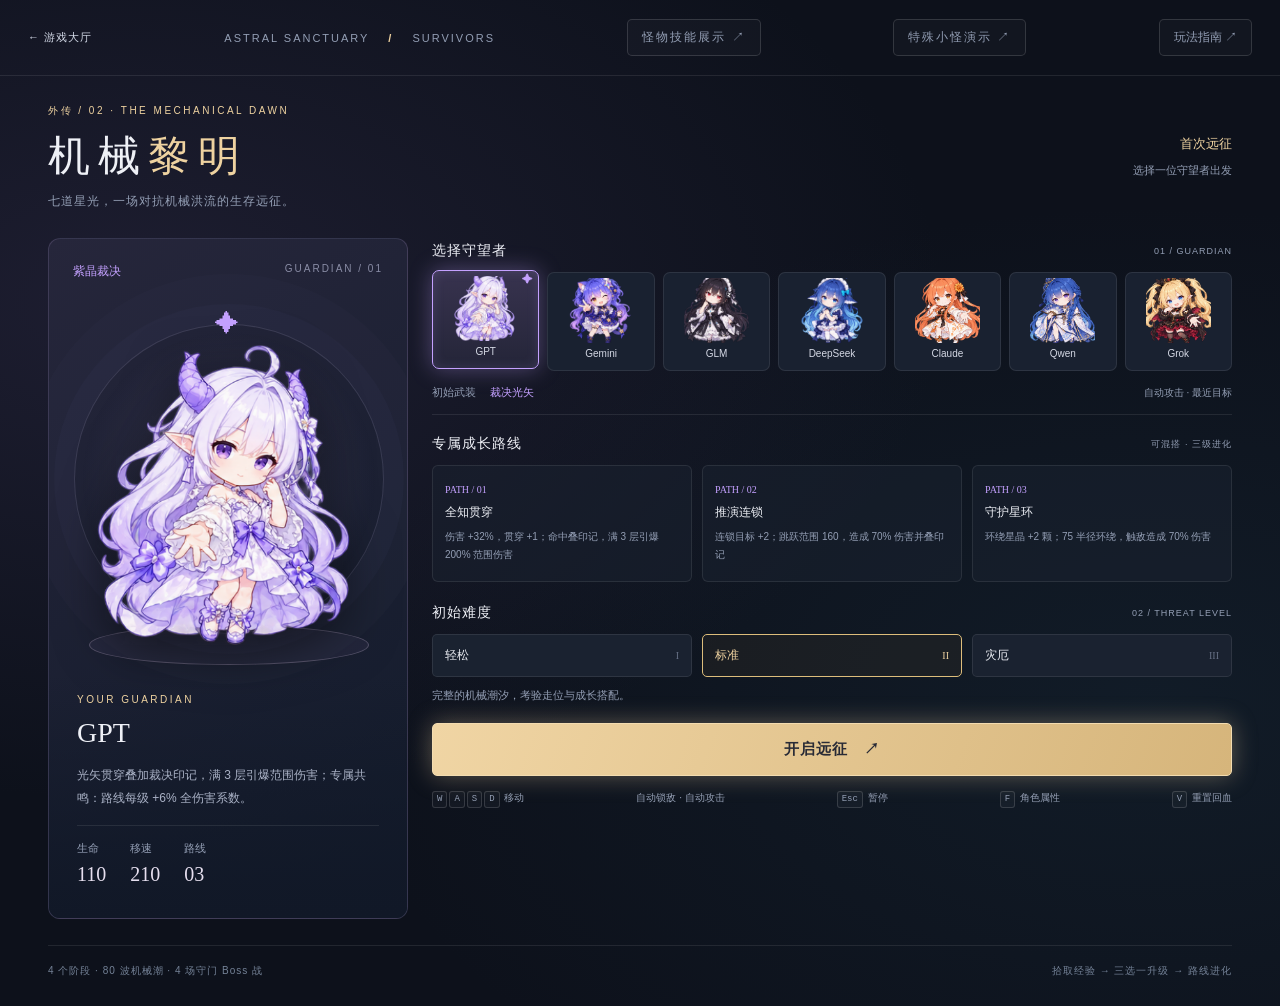
==== survivors.html @ ba53256b "Publish complete Astral Sanctuary game collection with GitHub Pages" ====
<!DOCTYPE html>
<html lang="zh-CN">
<head><meta charset="UTF-8"><meta name="viewport" content="width=device-width,initial-scale=1"><meta name="theme-color" content="#10131d"><title>机械黎明 · 苍穹圣殿</title><link rel="stylesheet" href="./survivors.css"><link rel="stylesheet" href="./boss-showcase.css"></head>
<body>
 <section id="setup" class="setup">
  <header class="setup-header"><a href="./index.html" class="back-link">← 游戏大厅</a><span>ASTRAL SANCTUARY <b>/</b> SURVIVORS</span><a class="quiet-button" href="./survivors.html?showcase=1">怪物技能展示 ↗</a><a class="quiet-button" href="./survivors.html?showcase=1&amp;kind=special">特殊小怪演示 ↗</a><button id="help-open" class="quiet-button">玩法指南 ↗</button></header>
  <main class="setup-main">
   <div class="title-line"><div><div class="eyebrow">外传 / 02 · THE MECHANICAL DAWN</div><h1>机械<span>黎明</span></h1><p>七道星光，一场对抗机械洪流的生存远征。</p></div><div class="record" id="record">首次远征<br><small>选择一位守望者出发</small></div></div>
   <div class="setup-layout">
    <section class="hero-panel"><div class="hero-top"><span id="hero-title"></span><span class="small-code" id="hero-code"></span></div><div class="hero-aura"></div><canvas id="hero-preview" width="560" height="500" aria-label="所选角色的 Q 版立绘"></canvas><div class="hero-ground"></div><div class="hero-info"><div class="eyebrow">YOUR GUARDIAN</div><h2 id="hero-name"></h2><p id="hero-text"></p><div class="hero-stats" id="hero-stats"></div></div></section>
    <section class="config-panel"><div class="section-label"><h2>选择守望者</h2><span>01 / GUARDIAN</span></div><div id="roster" class="roster" role="group" aria-label="选择角色"></div><div class="weapon-line"><span>初始武装</span><strong id="hero-weapon"></strong><span>自动攻击 · 最近目标</span></div><div class="section-label route-heading"><h2>专属成长路线</h2><span>可混搭 · 三级进化</span></div><div id="routes" class="route-list"></div><div class="section-label difficulty-heading"><h2>初始难度</h2><span>02 / THREAT LEVEL</span></div><div id="difficulty" class="difficulty" role="group" aria-label="初始难度"></div><p id="difficulty-text" class="difficulty-text"></p><button id="start" class="primary start-button" disabled>正在装载角色素材…</button><div class="controls-hint"><span><kbd>W</kbd><kbd>A</kbd><kbd>S</kbd><kbd>D</kbd> 移动</span><span>自动锁敌 · 自动攻击</span><span><kbd>Esc</kbd> 暂停</span><span><kbd>F</kbd> 角色属性</span><span><kbd>V</kbd> 重置回血</span></div><p id="asset-error" role="alert" hidden></p></section>
   </div>
   <footer class="setup-footer"><span>4 个阶段 · 80 波机械潮 · 4 场守门 Boss 战</span><span>拾取经验 → 三选一升级 → 路线进化</span></footer>
  </main>
 </section>
 <section id="play" hidden>
  <canvas id="arena" tabindex="0" aria-label="机械黎明战场：WASD移动，自动攻击最近的怪物，Esc暂停"></canvas>
  <div class="hud"><div class="hud-player"><canvas id="hud-portrait" width="80" height="80"></canvas><div><strong id="hud-name"></strong><div class="health-track"><div id="health-fill"></div></div><span id="health-text"></span></div></div><div class="hud-stage"><div id="stage-name"></div><strong id="wave-name"></strong><div class="wave-track"><div id="wave-fill"></div></div></div><div class="hud-right"><span id="timer">00:00</span><span id="kills">0 击破</span><span id="difficulty-badge"></span><button id="pause-button" class="quiet-button" title="暂停 (Esc)">Ⅱ 暂停</button></div></div>
  <div class="xp-hud"><span id="level-name">LV.1</span><div class="xp-track"><div id="xp-fill"></div></div><span id="xp-text"></span></div>
  <div id="boss-spirit-hud" class="boss-hud boss-spirit-hud" hidden><div><span>✦ BOSS 本体</span><strong id="boss-spirit-name"></strong><span id="boss-spirit-health"></span></div><div class="boss-track"><div id="boss-spirit-fill"></div></div><p id="boss-spirit-phase" class="boss-phase"></p></div>
  <div id="boss-hud" class="boss-hud" hidden><div><span>⚠ BOSS</span><strong id="boss-name"></strong><span id="boss-health"></span></div><div class="boss-track"><div id="boss-fill"></div></div><p id="boss-phase" class="boss-phase"></p></div>
  <div id="toast" class="toast" role="status"></div>
  <div class="bottom-hud"><div><div class="build-label">当前构筑 <span id="build-count"></span></div><div id="build" class="build"></div></div><span class="bottom-help">WASD 移动 · 自动锁敌 · 自动攻击<br>收集蓝色晶体升级 · V 重置回血<br>Esc 暂停 · F 属性</span></div>
  <div class="universal-skill-bar" aria-label="通用技能"><button id="reset-skill" class="universal-skill ready" type="button" aria-keyshortcuts="V" title="重置（V）：回复50点生命，冷却120秒"><span class="reset-icon-wrap"><svg class="reset-icon" viewBox="0 0 64 64" aria-hidden="true"><defs><radialGradient id="reset-glow"><stop stop-color="#8affde" stop-opacity=".4"/><stop offset="1" stop-color="#103b43" stop-opacity=".1"/></radialGradient><linearGradient id="reset-metal" x2="1" y2="1"><stop stop-color="#cafff1"/><stop offset="1" stop-color="#4ccda8"/></linearGradient></defs><path d="M32 3 57 17v30L32 61 7 47V17Z" fill="#102d36" stroke="#7ef1ce" stroke-opacity=".45"/><circle cx="32" cy="32" r="25" fill="url(#reset-glow)"/><path d="M16 30a17 17 0 0 1 28-12M48 34a17 17 0 0 1-28 12" fill="none" stroke="url(#reset-metal)" stroke-width="3.5" stroke-linecap="round"/><path d="m43 9 2 11-11-1m-13 36-2-11 11 1" fill="none" stroke="#a8ffe5" stroke-width="3" stroke-linecap="round" stroke-linejoin="round"/><path d="M28 23h8v5h5v8h-5v5h-8v-5h-5v-8h5Z" fill="#baffdf"/><circle class="reset-cd-ring" cx="32" cy="32" r="29" fill="none" stroke="#baffec" stroke-width="2" stroke-dasharray="182.2124" transform="rotate(-90 32 32)"/></svg><span id="reset-countdown" class="reset-countdown" hidden></span></span><span class="reset-copy"><strong>重置</strong><span id="reset-state">就绪</span><small>回复50 · CD 120s</small></span><kbd>V</kbd></button></div>
  <button id="profile-toggle" class="profile-toggle quiet-button" aria-expanded="false" aria-controls="character-profile" title="查看角色实时属性（F）"><kbd>F</kbd> 角色属性</button>
  <aside id="character-profile" class="character-profile" aria-labelledby="profile-name" hidden>
   <header class="profile-heading"><span>角色属性 <small>实时更新</small></span><button id="profile-close" class="quiet-button" aria-label="关闭角色属性栏">关闭 <kbd>F</kbd> ×</button></header>
   <div class="profile-identity"><canvas id="profile-portrait" width="220" height="240" role="img" aria-label="当前角色立绘"></canvas><div><span class="eyebrow">GUARDIAN</span><h2 id="profile-name"></h2><p id="profile-title"></p><span id="profile-weapon"></span></div></div>
   <p id="profile-buffs" class="profile-buffs"></p><dl id="profile-stats" class="profile-stats"></dl>
   <h3 class="profile-route-heading">专属路线</h3><div id="profile-routes"></div><p class="profile-note">基础攻击为技能计算基准；具体伤害受弹体、路线和暴击影响。</p>
  </aside>
  <div id="overlay" class="overlay" hidden><div id="dialog" class="dialog" role="dialog" aria-modal="true" aria-labelledby="dialog-title" tabindex="-1"></div></div>
 </section>
 <aside id="boss-showcase" class="showcase-panel" aria-label="怪物技能演示控制台" hidden>
  <header><div><span class="showcase-eyebrow">ENEMY OBSERVATORY</span><strong>怪物技能展示</strong></div><div><button id="demo-collapse" class="quiet-button">收起面板</button><button id="demo-exit" class="quiet-button">返回选角 ↗</button></div></header>
  <div class="showcase-content">
   <div id="demo-kinds" class="showcase-tabs" role="group" aria-label="展示类型"><button class="quiet-button selected" data-demo-kind="boss">Boss技能</button><button class="quiet-button" data-demo-kind="special">特殊小怪 · 19种</button></div>
   <div id="demo-bosses" class="showcase-tabs" role="group" aria-label="选择Boss"></div>
   <div id="demo-skills" class="showcase-skills" role="group" aria-label="选择技能"></div>
   <p id="demo-description" class="showcase-description"></p>
   <details id="demo-tuning" hidden><summary>查看 / 调试当前怪物数值</summary><p>标准难度 · 第10波实际属性。调整仅影响当前演示；可导出参数供后续应用到正式游戏。</p><form id="demo-tuning-form"><div id="demo-stats" class="showcase-tuning-grid"></div><div class="showcase-controls"><button class="quiet-button" type="submit">应用并重播</button><button id="demo-reset-values" class="quiet-button" type="button">恢复默认</button><button id="demo-export-values" class="quiet-button" type="button">导出参数</button></div></form><textarea id="demo-export" rows="5" aria-label="导出的怪物参数" readonly hidden></textarea></details>
   <div class="showcase-controls"><button id="demo-pause" class="quiet-button">Ⅱ 暂停</button><button id="demo-step" class="quiet-button">逐帧</button><button id="demo-replay" class="quiet-button">↻ 重播</button><button id="demo-next" class="quiet-button">下一技能 →</button><label>播放 <select id="demo-mode"><option value="all">全部Boss轮播</option><option value="boss">当前Boss轮播</option><option value="one">单技能循环</option><option value="manual">手动切换</option></select></label><label>速度 <select id="demo-speed"><option value="0.25">0.25×</option><option value="0.5">0.5×</option><option value="1" selected>1×</option><option value="2">2×</option></select></label><label><input id="demo-auto" type="checkbox" checked>自动走位</label><label><input id="demo-overview" type="checkbox">全场视角</label><button id="demo-audio" class="quiet-button">开启音效</button></div>
   <p id="demo-status" class="showcase-status" role="status"></p>
  </div>
 </aside>
 <button id="developer-launcher" class="developer-launcher quiet-button" aria-controls="developer-panel" aria-expanded="false" hidden>开发者工具</button>
 <aside id="developer-panel" class="developer-panel" aria-labelledby="developer-title" hidden>
  <header id="developer-drag"><div><strong id="developer-title">开发者模式</strong><small>拖动标题可移动</small></div><button id="developer-collapse" class="quiet-button" aria-label="收起开发者工具">收起 −</button></header>
  <p id="dev-status" class="dev-status"></p>
  <div class="dev-main-controls"><button id="dev-pause" class="quiet-button" disabled>暂停游戏</button><label>游戏速度 <select id="dev-speed" aria-label="游戏速度"><option value="1">1× 正常</option><option value="2">2× 加速</option><option value="3">3× 加速</option><option value="5">5× 加速</option></select></label></div>
  <div class="dev-jump"><label>关卡 <input id="dev-stage" type="number" min="1" max="4" step="1" value="1" aria-label="目标关卡"></label><button id="dev-jump-stage" class="quiet-button" disabled>跳到该关</button></div>
  <div class="dev-jump"><label>波次 <input id="dev-wave" type="number" min="1" max="20" step="1" value="1" aria-label="目标波次"></label><button id="dev-jump-wave" class="quiet-button" disabled>当前关跳波</button></div>
  <div class="dev-combat"><label><input id="dev-invulnerable" type="checkbox"> 无视伤害判定</label><label><input id="dev-high-damage" type="checkbox"> 超高额伤害 <span>每弹 10000</span></label></div>
  <button id="dev-level" class="dev-level quiet-button" disabled>立即升级 +1</button>
  <p class="dev-note">跳关从第 1 波开始。跳转保留成长并清理战场；升级沿用正常选卡规则。</p>
 </aside>
 <div id="help" class="overlay" hidden><div class="dialog help-dialog" role="dialog" aria-modal="true" aria-labelledby="help-title"><div class="eyebrow">FIELD MANUAL</div><h2 id="help-title">远征手册</h2><div class="help-grid"><article><h3>01 / 移动与攻击</h3><p>WASD 或方向键移动；角色自动瞄准并攻击距离最近的存活怪物，目标死亡后自动换目标；无可攻击目标时暂不射击。鼠标仅用于菜单操作。躲开红色预警圈、冲锋轨迹和橙红弹幕。F 打开或关闭实时属性栏，可查看当前角色立绘、名称、战斗属性与专属路线进度；查看时战斗继续。Esc 暂停，切换窗口也会自动暂停。原创电子配乐《回路迫近》在开始远征后循环播放，暂停时停止，升级选择时降低音量。暂停菜单可单独开关音乐并调整音乐音量。音效默认开启，首次点击开始后启用；暂停菜单可静音、调整音量或切换精简特效，设置自动保存。</p></article><article><h3>02 / 成长与进化</h3><p>标准难度初始普通怪血量按所选角色 3 轮未强化、非暴击的完整普攻伤害设置；多弹体需全中，持续伤害、暴击和强化可缩短击杀时间。精英与特殊怪血量在原有基础上提高 50%。初始经验拾取半径从 95 提高至 190，靠近蓝色经验晶体即可吸取。等级越高，升到下一级所需经验越多，后期需求增长更快。升级时暂停：角色达到 3、6、9……级只选择专属路线，其余等级只选择通用强化。最多三选一，数字键 1 / 2 / 3 也可选择。连续升级按各等级依次结算；本类强化全部满级后提供生命补给。Boss 额外奖励为通用强化，不占用升级次数。通用强化不限次数，普通/稀有/史诗/传奇/神话对应白/蓝/紫/金/红底板，效果分别为基础的 1/1.5/2/3/4 倍；每次品质独立抽取并累加实际效果。每次通用升级提供 2 次免费刷新，同时重抽三张卡片的升级和品质；概率为普通 50%、稀有 28%、史诗 14%、传奇 6%、神话 2%。刷新不消耗升级次数。护甲收益递减，超过 100% 的暴击率转为额外暴击伤害。每位角色有三条独立路线，可自由混搭；路线达到三级自动进化，四级满级后可选择两次量化强化，再在下一次专属升级中选择一次独特质变。每条路线均可独立完成此过程；质变路线从选项中移除。</p></article><article><h3>03 / 阶段与 Boss</h3><p>全部四个大关均为 20 波，每波不限时；本波计划怪物全部刷出后，场上存活怪物降至本波上限的 20%（向下取整，至少 1 只）时衔接下一波，最后一波则召唤 Boss。各关按相同的每波总量分批补充：标准难度第 1/5/10/15/20 波分别约 72/120/248/374/502 只；简单为 80%，困难为 125%，战场满员时暂停补充。每升一波，新敌人生命、伤害、移速分别增加基础值的 4.5%、2.5%、0.8%。同屏上限随波次提高：标准难度所有关卡均从 18 只逐波增加 5 只；上限随难度缩放，最高 330。每约 1 秒补充一批，满员时暂停，清怪后继续补齐本波总量。衔接阈值始终小于同屏上限。进入下一阶段后从该阶段首波数量重新递增。本阶段最后一波达到清怪条件后召唤守门 Boss，Boss 存活期间不会提高阶段难度。击败后恢复 35% 生命、收集场上经验并获得额外强化；确认突破后，进入更强的下一阶段。各关特殊怪均在第 5、7、10 波逐步加入。后续大关按关数采用 2/3/4 倍生命系数，并叠加每波生命成长；后续原型有基础生命下限，避免第四关旧型机体过脆。全部 Boss 血量为此前的 100 倍，标准难度依次为 90/130/170/210 万。</p></article><article><h3>04 / 胜利与记录</h3><p>击败第四阶段文明主宰·永恒中枢圣尊即获胜。生命耗尽则结束远征，可立即再试。升级只作用于本局，最高击破、最高等级与通关记录保存在本机浏览器。</p></article><article><h3>05 / 沙场机械兽</h3><p>前 4 波只有无特殊能力的猎犬、渡鸦与甲虫。第 5 波加入豪猪，第 7 波再加入战猪、巨蟾，第 10 波加入灵鹿，并解锁新生成渡鸦、甲虫的特殊技能。第 8 波起提高特殊怪抽取比例和同时存活上限，远程豪猪优先增多，普通怪也小幅加量；灵鹿最多同时 4 只。第 11～20 波持续增加敌潮压力，第 20 波结束后迎战战熊。早期生成的普通怪保持原有能力。横向躲开针刺扇区和火箭冲锋，远离破土地圈。巨蟾贴近后倒计时 3 秒，必须优先击杀以中断全场脉冲；灵鹿持续治疗绿圈内友军。战熊生命大幅提升：第一阶段 360° 环形弹幕，生命降至 2/3 解锁 0.5 秒折跃，落地预警 1.2 秒后挥出半径 560 的前方巨型扇面爪击，可向背后躲避；降至 1/3 解锁广域轰炸，施放瞬间锁定玩家位置，半径 450 的圆形区域预警 2 秒后爆炸，命中造成无视护甲减伤的固定 50 点伤害；既有护盾和免疫机制仍生效。旧技能会保留。所有 Boss 开场更快出招，冷却随阶段缩短，并更主动接近玩家。每阶段新技能必须释放完成且停留至少 4 秒才能突破血线；第三阶段完成前最低保留 1 点生命。看到预警后及时离开攻击范围。</p></article><article><h3>06 / 研究室智械军团</h3><p>第二关第 1 波出现四种基础智械，第 5 波加入腐蚀喷雾，第 7 波加入追踪轰炸与连续三次突刺，第 10 波加入纳米治疗与音波重炮。优先消灭修补机，横移躲开锁定火箭与音波，离开绿色酸雾及突刺预警。神罗主脑分为三个阶段：先使用神经操控和力场封锁，再解锁全域轰炸与三向激光，最后解锁双旋转光刃。旧技能保留，每阶段的新机制全部完成后才可突破血线。Boss 战停止普通刷新；神经操控仅产生三台短时受控机体。力场中央留有通道。</p></article><article><h3>07 / 仙侠机关军团</h3><p>第三关第 1 波为御剑机偶、机关灵犬、符文甲士与悬浮灵灯。第 5 波加入裂空兽，第 7 波加入量子螭龙与遁光机，第 10 波加入引雷台和白虎机。离开紫色落点即可躲避折跃突袭，绕到龙侧躲开扇形吐息。遁光机虚化 2.5 秒期间无法被锁定或受伤，显形后可攻击；雷圈锁定后不会追踪。白虎机三次冲刺各有预警，横向移动躲避。天尊三阶段依次解锁空间斩、全场量子射线、三重八卦震荡与莲花护盾。护盾仅持续 2.2 秒，期间全伤害免疫，结束后可输出。所有新阶段技能必须完整释放，才能突破血线。第三关 Boss 战不刷新额外杂兵。</p></article><article><h3>07 / 永恒中枢军团</h3><p>第四关有灵刃机卫、追魂灵盘、重盾重装偶和相位奔袭兽。第5波出现分光裁决使，第7波加入障壁机与残影判官，第10波加入圣弦机与投弹台。分叉激光之间留有空隙；硬光短墙可绕过两端；残影雷锁定走过的位置；击杀圣弦机可解除友军强化；焚界池会持续灼烧并逐渐消散。圣尊的机甲拥有三个阶段，击破机甲后本体以独立满血生命条进入战斗。本体只有一个阶段，独立使用六处轰击、双向死光与二连相位突进等技能；击败本体后才结算胜利。攻击均有预警，利用WASD改变行进方向规避。</p></article></div><p class="help-note">使用键盘移动，鼠标可操作菜单。按V使用通用技能「重置」，回复50点生命，冷却120秒；暂停和升级选择时冷却不推进，满血时不会消耗技能。角色脚下光圈是受击位置，装饰立绘不影响碰撞。</p><button id="help-close" class="primary">准备好了</button></div></div>
 <script src="./survivor-data.js"></script><script src="./survivor-archon-mech.js"></script><script src="./survivor-archon-spirit.js"></script><script src="./survivor-hub.js"></script><script src="./survivor-specials.js"></script><script src="./survivor-core.js"></script><script src="./survivor-av.js"></script><script src="./boss-showcase.js"></script><script src="./enemy-showcase.js"></script><script src="./survivors.js"></script>
</body></html>
---- survivors.css ----
:root{color-scheme:dark;--bg:#0d111b;--panel:#171d2b;--line:#ffffff16;--gold:#eed2a0;--muted:#939eb4;--accent:#c4a1ff;font-family:"Microsoft YaHei","PingFang SC",sans-serif;color:#eef0f6;background:var(--bg)}*{box-sizing:border-box}body{margin:0}button,a{-webkit-tap-highlight-color:transparent}button{font:inherit;color:inherit;cursor:pointer}a{color:inherit;text-decoration:none}button:focus-visible,a:focus-visible{outline:2px solid var(--gold);outline-offset:4px}button:disabled{opacity:.55;cursor:wait}[hidden]{display:none!important}.setup{min-height:100vh;background:radial-gradient(ellipse at 10% 30%,#36305166,transparent 50%),radial-gradient(ellipse at 90% 70%,#1d394a44,transparent 50%),#0d111b}.setup-header{height:76px;display:flex;align-items:center;justify-content:space-between;border-bottom:1px solid var(--line);padding:0 max(28px,calc((100vw - 1240px)/2));font-size:11px;letter-spacing:2px;color:var(--muted)}.setup-header b{color:var(--gold);margin:0 14px}.back-link{color:#d4dae8;letter-spacing:1px}.quiet-button{border:1px solid #ffffff24;background:#ffffff06;padding:9px 14px;border-radius:5px;font-size:12px}.quiet-button:hover{background:#ffffff12}.setup-main{max-width:1240px;padding:32px 0 22px;margin:auto}.title-line{display:flex;justify-content:space-between;align-items:center;margin-bottom:28px}.eyebrow{font-size:10px;letter-spacing:2.5px;color:var(--gold)}h1{font-size:42px;font-weight:500;letter-spacing:8px;margin:10px 0 9px;font-family:SimSun,"Songti SC",serif}h1 span{color:var(--gold)}.title-line p{font-size:12px;color:var(--muted);letter-spacing:1px;margin:0}.record{text-align:right;font-size:13px;line-height:2;color:var(--gold)}.record small{font-size:11px;color:var(--muted)}.setup-layout{display:grid;grid-template-columns:440px 1fr;gap:24px}.hero-panel{border:1px solid #b29dd333;border-radius:12px;position:relative;overflow:hidden;min-height:600px;background:linear-gradient(150deg,#26263b,#121b2b)}.hero-top{position:relative;z-index:1;display:flex;justify-content:space-between;padding:24px;font-size:12px;color:var(--accent)}.small-code{font-size:10px;letter-spacing:2px;color:#8a8da6}.hero-aura{position:absolute;width:310px;height:310px;top:85px;left:65px;border:1px solid #c7c1e829;border-radius:50%;box-shadow:0 0 0 20px #b1a3e606,0 0 0 50px #b1a3e604;background:radial-gradient(circle,#a291c626,transparent 68%)}.hero-aura:after{content:"✦";position:absolute;top:-15px;left:140px;font-size:24px;color:var(--accent)}#hero-preview{position:relative;display:block;width:100%;height:370px;object-fit:contain;z-index:1;filter:drop-shadow(0 16px 25px #0008)}.hero-ground{position:absolute;top:386px;left:80px;width:280px;height:40px;border:1px solid #cfbdd749;border-radius:50%;background:#9381c314}.hero-info{padding:20px 28px 26px;position:relative;z-index:1;background:linear-gradient(transparent,#111827)}.hero-info h2{font:28px/1.5 Georgia,"Microsoft YaHei",serif;margin:7px 0}.hero-info p{font-size:12px;color:#a9b1c5;line-height:1.9;min-height:46px;margin:10px 0 15px}.hero-stats{display:flex;gap:24px;padding-top:15px;border-top:1px solid var(--line);font-size:11px;color:var(--muted)}.hero-stats strong{display:block;font:20px/1.8 Georgia,serif;color:#e6dfef}.config-panel{padding:4px 0}.section-label{display:flex;justify-content:space-between;align-items:center;margin-bottom:12px}.section-label h2{font-size:14px;font-weight:500;margin:0;letter-spacing:1px}.section-label>span{font-size:9px;color:var(--muted);letter-spacing:1px}.roster{display:grid;grid-template-columns:repeat(7,1fr);gap:8px}.hero-choice{position:relative;overflow:hidden;padding:5px 1px 9px;border:1px solid var(--line);border-radius:7px;background:#192130;transition:.18s}.hero-choice:hover{background:#293147;transform:translateY(-2px)}.hero-choice.selected{border-color:var(--accent);background:linear-gradient(#38334f,#242538);box-shadow:0 0 16px #c4a1ff14}.hero-choice canvas{display:block;width:100%;height:80px;object-fit:contain}.hero-choice span{font-size:10px;color:#d4d8e4;white-space:nowrap}.hero-choice.selected:after{content:"✦";position:absolute;right:5px;top:2px;color:var(--accent);font-size:11px}.weapon-line{display:flex;gap:14px;align-items:center;font-size:11px;padding:14px 0;border-bottom:1px solid var(--line)}.weapon-line span{color:var(--muted)}.weapon-line strong{font-weight:500;color:var(--accent)}.weapon-line span:last-child{margin-left:auto;font-size:10px}.route-heading{margin-top:20px}.route-list{display:grid;grid-template-columns:repeat(3,1fr);gap:10px}.route-card{background:#1b223080;border:1px solid var(--line);border-radius:6px;padding:13px 12px;min-height:110px}.route-card>span{color:var(--accent);font:10px Georgia,serif}.route-card h3{font-size:12px;font-weight:500;margin:7px 0}.route-card p{font-size:10px;line-height:1.8;color:var(--muted);margin:0}.difficulty-heading{margin-top:22px}.difficulty{display:grid;grid-template-columns:repeat(3,1fr);gap:10px}.difficulty button{border:1px solid var(--line);background:#1a2230;padding:12px;border-radius:5px;font-size:12px;display:flex;align-items:center;justify-content:space-between}.difficulty button span{color:#677186;font:10px Georgia,serif}.difficulty button.selected{border-color:#ddbd7b;background:#4c3d282f;color:var(--gold)}.difficulty button.selected span{color:var(--gold)}.difficulty-text{font-size:11px;color:var(--muted);min-height:17px;margin:11px 0 18px}.primary{border:1px solid #f3dcb0;background:linear-gradient(110deg,#f0d5a4,#d6b57b);color:#292b36;border-radius:5px;padding:14px 26px;font-size:13px;font-weight:600;letter-spacing:1px}.primary:hover{filter:brightness(1.08)}.start-button{width:100%;font-size:15px;padding:16px}.controls-hint{display:flex;justify-content:space-between;gap:8px;margin-top:15px;font-size:10px;color:var(--muted)}kbd{display:inline-block;font:9px/1.7 monospace;padding:0 4px;border:1px solid #ffffff25;border-radius:3px;margin-right:2px;background:#ffffff07}.setup-footer{display:flex;justify-content:space-between;border-top:1px solid var(--line);margin-top:26px;padding-top:18px;color:#748297;font-size:10px;letter-spacing:1px}#asset-error{font-size:12px;color:#ffb49e}#play{position:fixed;inset:0;background:#101622}#arena{width:100%;height:100%;display:block;outline:none;cursor:crosshair}.hud{position:absolute;top:20px;left:24px;right:24px;display:flex;align-items:flex-start;justify-content:space-between;gap:20px;pointer-events:none}.hud-player{display:flex;gap:10px;align-items:center;padding:8px 16px 9px 5px;background:#0c1222d9;border:1px solid #8497b32a;border-radius:8px;min-width:245px;box-shadow:0 6px 25px #0003}.hud-player canvas{width:60px;height:60px}.hud-player strong{font-size:13px;font-weight:500}.health-track{width:156px;height:7px;background:#ffffff14;border-radius:5px;margin:9px 0 5px;overflow:hidden}#health-fill{height:100%;width:100%;background:linear-gradient(90deg,#50bba5,#8ce2b8);transition:width .15s}.hud-player span{font-size:10px;color:#9fb7b8}.hud-stage{text-align:center;min-width:200px;background:#0f1623c9;padding:13px 22px;border:1px solid #ffffff12;border-radius:7px}#stage-name{font-size:10px;color:#b6b1c1;letter-spacing:2px;margin-bottom:7px}#wave-name{font-size:16px;font-weight:500;letter-spacing:1px}.wave-track{height:3px;background:#ffffff14;margin-top:10px}#wave-fill{height:100%;background:var(--gold);width:0}.hud-right{display:flex;align-items:center;gap:15px;background:#0f1623df;border:1px solid #ffffff12;border-radius:7px;padding:12px 14px;pointer-events:auto}#timer{font:20px Georgia,serif;color:var(--gold)}#kills{font-size:11px;color:#c4cbd8}#difficulty-badge{font-size:10px;color:#a0a8b8}.xp-hud{position:absolute;top:111px;left:26px;right:26px;display:flex;align-items:center;gap:12px;font:10px Georgia,serif;color:#c7b7e5;pointer-events:none}.xp-track{height:4px;flex:1;background:#ffffff0c}.xp-track>div{height:100%;background:linear-gradient(90deg,#727ee1,#bbabf3);width:0;transition:width .15s}.boss-hud{position:absolute;top:146px;left:50%;transform:translateX(-50%);width:min(550px,70vw);background:#1d1420d9;padding:12px 18px;border:1px solid #ff9d7749;border-radius:6px}.boss-hud>div:first-child{display:flex;justify-content:space-between;align-items:center;font-size:10px;color:#e9a58f}.boss-hud strong{font-size:13px;color:#ffe2cf;font-weight:500}.boss-track{height:6px;background:#fff1;margin-top:9px}.boss-track>div{height:100%;width:100%;background:linear-gradient(90deg,#cf5368,#f4a47d)}.toast{position:absolute;top:210px;left:50%;transform:translateX(-50%);padding:13px 25px;border:1px solid #d5c69e3d;border-radius:5px;background:#101625df;color:#f0d5a7;font-size:13px;letter-spacing:1px;text-align:center;pointer-events:none;opacity:0;transition:opacity .2s;max-width:80vw}.toast.show{opacity:1}.bottom-hud{position:absolute;left:24px;right:24px;bottom:20px;display:flex;justify-content:space-between;align-items:flex-end;gap:20px;pointer-events:none}.build-label{font-size:10px;color:#a4afc1;margin-bottom:8px;letter-spacing:1px}.build-label span{margin-left:12px;color:#dfcfaa}.build{display:flex;flex-wrap:wrap;gap:5px;max-width:650px}.build-chip{background:#111c2bda;border:1px solid #858fab44;border-radius:4px;padding:7px 9px;font-size:10px;color:#c7c9d6}.build-chip.evolved{border-color:#ebcc8280;color:#f7d99c;background:#302b20d9}.bottom-help{color:#9ba9bb;font-size:10px;line-height:2;text-align:right;text-shadow:0 1px 5px black}.overlay{position:fixed;inset:0;background:#090e1bcc;backdrop-filter:blur(8px);z-index:10;display:flex;align-items:center;justify-content:center;padding:24px}.dialog{width:min(900px,100%);max-height:92vh;overflow:auto;background:linear-gradient(135deg,#20283b,#141d2c);border:1px solid #ccb99a4a;border-radius:13px;padding:36px;box-shadow:0 30px 100px #0008;text-align:center;outline:none}.dialog h2{font-family:SimSun,"Songti SC",serif;font-size:32px;letter-spacing:3px;font-weight:500;margin:12px 0}.dialog .dialog-subtitle{color:#aab4c5;font-size:12px;line-height:1.9;margin-bottom:25px}.upgrade-cards{display:grid;grid-template-columns:repeat(3,1fr);gap:16px;text-align:left}.upgrade-card{display:flex;flex-direction:column;position:relative;padding:22px 20px;min-height:245px;border:1px solid #c2b2e24a;background:linear-gradient(150deg,#34314b,#202a3c);border-radius:8px;text-align:left;transition:.15s}.upgrade-card:hover{transform:translateY(-5px);border-color:var(--gold);box-shadow:0 8px 25px #0004}.upgrade-card.evolution{border-color:#dfbf83;background:linear-gradient(145deg,#4d3a34,#242b41)}.upgrade-card .route-type{font-size:10px;color:var(--accent);letter-spacing:1px}.upgrade-card .upgrade-icon{font:34px Georgia,serif;color:var(--gold);margin:20px 0 10px}.upgrade-card h3{font-size:16px;font-weight:500;margin:0 0 11px}.upgrade-card p{font-size:12px;line-height:1.8;color:#abb8cd;margin:0 0 14px}.upgrade-card .evolution-note{font-size:10px;color:#ebc88f;line-height:1.8}.upgrade-card .rank{margin-top:auto;padding-top:18px;display:flex;justify-content:space-between;color:#bfb4d4;font-size:10px}.dialog-note{font-size:11px;color:#929db2;margin:23px 0 0}.dialog-actions{display:flex;justify-content:center;gap:12px;flex-wrap:wrap;margin-top:25px}.dialog-actions .quiet-button{padding:14px 24px}.summary-grid{display:grid;grid-template-columns:repeat(4,1fr);gap:10px;margin:26px 0}.summary-grid>div{padding:20px 10px;background:#ffffff04;border:1px solid var(--line);border-radius:6px;font-size:11px;color:#a6b0c1}.summary-grid strong{font:28px/1.8 Georgia,serif;color:var(--gold);display:block}.stage-preview{padding:25px;background:#fff1;border-radius:7px;max-width:550px;margin:auto;color:#c1ccdb;font-size:13px;line-height:2.2}.stage-preview strong{color:#eed3a0}.help-grid{display:grid;grid-template-columns:1fr 1fr;gap:20px;text-align:left;margin:25px 0}.help-grid article{padding:18px;border:1px solid var(--line);border-radius:6px}.help-grid h3{font-size:13px;color:var(--gold);font-weight:500;margin:0 0 12px}.help-grid p,.help-note{font-size:12px;line-height:2;color:#aeb9cc;margin:0}.help-note{margin-bottom:24px}.end-build{display:flex;justify-content:center;gap:6px;flex-wrap:wrap;margin:15px 0}.pause-layout{max-width:600px;margin:auto}.pause-layout h3{font-size:13px;font-weight:400;color:var(--gold);margin-top:25px}.pause-layout p{color:#afbacd;font-size:12px;line-height:2}
@media(max-width:1300px){.setup-main{padding:28px}.setup-layout{grid-template-columns:360px 1fr}.hero-aura{left:25px}.hero-ground{left:40px;width:280px}.hero-choice canvas{height:65px}.controls-hint{flex-wrap:wrap}.hero-panel{min-height:590px}.route-card{min-height:117px}.hud-right{gap:9px}.hud-stage{min-width:180px}}
@media(max-width:950px){.setup-layout{grid-template-columns:300px 1fr;gap:18px}.hero-aura{left:-5px}.hero-ground{left:20px;width:260px}.roster{grid-template-columns:repeat(4,1fr)}.hero-choice canvas{height:60px}.hero-panel{min-height:700px}#hero-preview{height:390px}.hero-ground{top:402px}.hero-info{padding:30px 20px}.route-card{padding:10px 8px}.weapon-line span:last-child{display:none}.hud{left:12px;right:12px;gap:10px}.hud-right{flex-wrap:wrap;max-width:180px}.hud-player{min-width:200px}.health-track{width:125px}.hud-stage{min-width:160px}.bottom-help{display:none}}
@media(max-width:700px){.setup-header{padding:0 18px;height:62px}.setup-header>span{display:none}.setup-main{padding:24px 18px}.title-line{gap:10px}h1{font-size:34px}.record{font-size:10px}.record small{font-size:9px}.title-line p{font-size:10px;line-height:1.8}.setup-layout{grid-template-columns:1fr}.hero-panel{min-height:0}.hero-top{padding:18px}.hero-aura{left:50%;transform:translateX(-50%);top:52px;width:210px;height:210px}.hero-aura:after{left:95px}#hero-preview{height:240px}.hero-ground{top:255px;left:50%;transform:translateX(-50%);width:200px}.hero-info{padding:15px 22px}.hero-info h2{font-size:24px}.hero-info p{min-height:0}.hero-stats{gap:35px}.roster{grid-template-columns:repeat(7,1fr);gap:4px}.hero-choice canvas{height:50px}.hero-choice span{font-size:8px}.route-list{gap:6px}.route-card p{font-size:9px}.route-card h3{font-size:11px}.setup-footer{font-size:9px;line-height:2;gap:20px}.controls-hint{font-size:9px}.overlay{padding:12px}.dialog{padding:24px 16px}.dialog h2{font-size:25px}.upgrade-cards{grid-template-columns:1fr;gap:10px}.upgrade-card{min-height:0;padding:15px}.upgrade-card .upgrade-icon{display:none}.upgrade-card h3{font-size:14px;margin-top:10px}.upgrade-card p{font-size:11px;margin-bottom:5px}.upgrade-card .rank{padding-top:8px}.dialog-subtitle{margin-bottom:15px!important}.help-grid{grid-template-columns:1fr;gap:10px}.hud-player{min-width:150px;padding-right:8px}.hud-player canvas{width:35px;height:40px}.health-track{width:85px}.hud-stage{min-width:110px;padding:12px 8px}#stage-name{letter-spacing:0;font-size:8px}#wave-name{font-size:12px}.hud-right{max-width:90px;padding:7px;gap:5px}#timer{font-size:14px}#kills{font-size:9px}#difficulty-badge{display:none}.hud-right button{font-size:9px;padding:4px}.hud-player strong{font-size:10px}.hud{top:12px;gap:5px}.xp-hud{top:100px}.boss-hud{top:125px;width:80vw}.toast{top:192px;width:80vw;font-size:11px}.summary-grid{grid-template-columns:1fr 1fr}.bottom-hud{left:12px;right:12px;bottom:10px}.build-chip{padding:4px;font-size:8px}.build{max-width:100%}.dialog-note{font-size:10px}}
@media(prefers-reduced-motion:reduce){*{transition:none!important}}

.boss-phase{margin:8px 0 0;text-align:center;font-size:11px;color:#ecd1ff;line-height:1.5}.boss-track{position:relative}.boss-track:after{content:"";position:absolute;inset:0;pointer-events:none;background:linear-gradient(to right,transparent 33.1%,#fff9 33.1%,#fff9 33.5%,transparent 33.5%,transparent 66.4%,#fff9 66.4%,#fff9 66.8%,transparent 66.8%)}
.boss-hud:not([hidden])~.toast{top:245px}

.av-volume{display:flex;gap:8px;align-items:center;font-size:12px;color:#d2bddf}.av-volume input{width:110px;accent-color:#bd91ef}.upgrade-card{animation:upgrade-enter .24s ease-out}@keyframes upgrade-enter{from{opacity:0;transform:translateY(12px)}to{opacity:1;transform:translateY(0)}}@media(prefers-reduced-motion:reduce){.upgrade-card{animation:none}}

/* Common upgrade quality is shown on the entire card as well as its label. */
.upgrade-card.rarity-normal{--quality:#e6e9ef;border-color:rgba(230,233,239,.75);background:linear-gradient(145deg,rgba(230,233,239,.32),rgba(230,233,239,.12)),#101725;}
.upgrade-card.rarity-rare{--quality:#5ba8ff;border-color:rgba(70,145,255,.75);background:linear-gradient(145deg,rgba(70,145,255,.32),rgba(70,145,255,.12)),#101725;}
.upgrade-card.rarity-epic{--quality:#bc7cff;border-color:rgba(163,80,255,.75);background:linear-gradient(145deg,rgba(163,80,255,.32),rgba(163,80,255,.12)),#101725;}
.upgrade-card.rarity-legendary{--quality:#ffd166;border-color:rgba(235,170,35,.75);background:linear-gradient(145deg,rgba(235,170,35,.32),rgba(235,170,35,.12)),#101725;}
.upgrade-card.rarity-mythic{--quality:#ff647b;border-color:rgba(245,55,85,.75);background:linear-gradient(145deg,rgba(245,55,85,.32),rgba(245,55,85,.12)),#101725;}
.upgrade-card[class*="rarity-"] .route-type,.upgrade-card[class*="rarity-"] .upgrade-icon{color:var(--quality)}.upgrade-card[class*="rarity-"]:hover,.upgrade-card[class*="rarity-"]:focus-visible{border-color:var(--quality);box-shadow:0 0 0 2px var(--quality);filter:brightness(1.13)}

.upgrade-refresh{display:flex;flex-direction:column;align-items:center;gap:8px;margin:18px 0}.upgrade-refresh p{font-size:11px;line-height:1.8;color:#b6c2d3;margin:0}.upgrade-refresh button:disabled{opacity:.4;cursor:not-allowed;transform:none}

.upgrade-card.route-quantize{background:linear-gradient(145deg,#438a913e,#111a29);border-color:#86e6e5}.upgrade-card.route-quantize .route-type,.upgrade-card.route-quantize .upgrade-icon{color:#abffef}.upgrade-card.route-transmute{background:linear-gradient(140deg,#9c41985c,#d9a13d42,#171b30);border:2px solid #ffda98;box-shadow:inset 0 0 34px #ed99ff18}.upgrade-card.route-transmute .route-type,.upgrade-card.route-transmute .upgrade-icon{color:#ffdda3}.upgrade-card.route-transmute h3{color:#ffe5b2}.upgrade-card.route-transmute:focus-visible,.upgrade-card.route-transmute:hover{box-shadow:0 0 20px #d59fff50;border-color:#ffefd0}


/* ============================================================================
   Dynamic Visuals & Aesthetic Elevation (动态光影与视觉动效优化)
   ============================================================================ */

/* 1. 选人界面立绘光环动态自转与脉冲 */
.hero-aura {
  animation: aura-spin 26s linear infinite, aura-pulse 3.8s ease-in-out infinite;
}
@keyframes aura-spin {
  0% { transform: rotate(0deg); }
  100% { transform: rotate(360deg); }
}
@keyframes aura-pulse {
  0%, 100% {
    box-shadow: 0 0 0 18px rgba(177, 163, 230, 0.05), 0 0 0 45px rgba(177, 163, 230, 0.03), 0 0 35px rgba(196, 161, 255, 0.2);
  }
  50% {
    box-shadow: 0 0 0 26px rgba(177, 163, 230, 0.09), 0 0 0 58px rgba(177, 163, 230, 0.05), 0 0 50px rgba(196, 161, 255, 0.35);
  }
}

.hero-ground {
  animation: ground-breathe 3.8s ease-in-out infinite;
}
@keyframes ground-breathe {
  0%, 100% { transform: scale(1); opacity: 0.8; }
  50% { transform: scale(1.06, 1.03); opacity: 1; }
}

/* 2. 开始远征按钮流光辉光 */
.start-button:not(:disabled) {
  position: relative;
  overflow: hidden;
  box-shadow: 0 0 24px rgba(240, 213, 164, 0.35);
  animation: start-glow 2.8s ease-in-out infinite;
}
.start-button:not(:disabled):after {
  content: "";
  position: absolute;
  top: -50%;
  left: -60%;
  width: 40%;
  height: 200%;
  background: linear-gradient(90deg, transparent, rgba(255, 255, 255, 0.4), transparent);
  transform: rotate(25deg);
  animation: start-shimmer 3.2s ease-in-out infinite;
}
@keyframes start-glow {
  0%, 100% { box-shadow: 0 0 16px rgba(240, 213, 164, 0.25); filter: brightness(1); }
  50% { box-shadow: 0 0 32px rgba(240, 213, 164, 0.65); filter: brightness(1.08); }
}
@keyframes start-shimmer {
  0%, 30% { left: -60%; }
  70%, 100% { left: 160%; }
}

/* 3. 选人卡片立体微动效 */
.hero-choice {
  transition: transform 0.22s cubic-bezier(0.16, 1, 0.3, 1), border-color 0.22s, box-shadow 0.22s;
}
.hero-choice:hover {
  transform: translateY(-4px) scale(1.02);
  box-shadow: 0 8px 20px rgba(0, 0, 0, 0.4), 0 0 12px rgba(196, 161, 255, 0.2);
}
.hero-choice.selected {
  transform: translateY(-2px);
  box-shadow: 0 0 22px rgba(196, 161, 255, 0.35), inset 0 0 12px rgba(196, 161, 255, 0.15);
}

/* 4. 升级抉择卡片镭射流光 (Foil Shimmer) */
.upgrade-card {
  position: relative;
  overflow: hidden;
  transition: transform 0.22s cubic-bezier(0.16, 1, 0.3, 1), border-color 0.22s, box-shadow 0.22s;
}
.upgrade-card:hover {
  transform: translateY(-6px) scale(1.015);
}

.upgrade-card.rarity-epic:after,
.upgrade-card.rarity-legendary:after,
.upgrade-card.rarity-mythic:after,
.upgrade-card.route-transmute:after {
  content: "";
  position: absolute;
  top: -60%;
  left: -80%;
  width: 50%;
  height: 220%;
  background: linear-gradient(90deg, transparent, rgba(255, 255, 255, 0.22), transparent);
  transform: rotate(30deg);
  pointer-events: none;
  animation: card-foil 3.8s ease-in-out infinite;
}
@keyframes card-foil {
  0%, 25% { left: -80%; }
  65%, 100% { left: 180%; }
}

.upgrade-card.rarity-mythic {
  box-shadow: 0 0 18px rgba(245, 55, 85, 0.35);
  animation: mythic-pulse 2.4s ease-in-out infinite alternate;
}
@keyframes mythic-pulse {
  from { box-shadow: 0 0 14px rgba(245, 55, 85, 0.3); }
  to { box-shadow: 0 0 28px rgba(245, 55, 85, 0.65), 0 0 8px #ff647b; }
}

.upgrade-card.rarity-legendary {
  box-shadow: 0 0 16px rgba(235, 170, 35, 0.35);
  animation: legend-pulse 2.8s ease-in-out infinite alternate;
}
@keyframes legend-pulse {
  from { box-shadow: 0 0 12px rgba(235, 170, 35, 0.25); }
  to { box-shadow: 0 0 24px rgba(235, 170, 35, 0.55), 0 0 6px #ffd166; }
}

.upgrade-card.route-transmute {
  animation: transmute-breathe 3s ease-in-out infinite alternate;
}
@keyframes transmute-breathe {
  from { box-shadow: inset 0 0 25px rgba(237, 153, 255, 0.15), 0 0 14px rgba(255, 218, 152, 0.3); }
  to { box-shadow: inset 0 0 45px rgba(237, 153, 255, 0.3), 0 0 26px rgba(255, 218, 152, 0.65); }
}

/* 5. HUD 动效与光条增强 */
#health-fill {
  box-shadow: 0 0 8px rgba(80, 187, 165, 0.45);
}
#xp-fill {
  box-shadow: 0 0 8px rgba(187, 171, 243, 0.55);
}
.boss-hud {
  box-shadow: 0 6px 30px rgba(0, 0, 0, 0.5), 0 0 16px rgba(255, 115, 84, 0.25);
}
.boss-track>div {
  box-shadow: 0 0 10px rgba(244, 164, 125, 0.45);
}

@media(prefers-reduced-motion:reduce){
  .hero-aura, .hero-ground, .start-button:not(:disabled), .start-button:not(:disabled):after,
  .upgrade-card.rarity-epic:after, .upgrade-card.rarity-legendary:after,
  .upgrade-card.rarity-mythic:after, .upgrade-card.route-transmute:after,
  .upgrade-card.rarity-mythic, .upgrade-card.rarity-legendary, .upgrade-card.route-transmute {
    animation: none !important;
  }
}

.profile-toggle{position:absolute;z-index:6;left:24px;top:138px;background:#121c2ee8;border-color:#b9a8e85e;display:flex;gap:8px;align-items:center;font-size:11px}
.character-profile{position:absolute;z-index:12;left:24px;top:138px;width:348px;max-height:calc(100dvh - 160px);overflow-y:auto;padding:16px;background:linear-gradient(150deg,#202b3af5,#101827f5);border:1px solid #b4a1d76e;border-radius:12px;box-shadow:0 18px 55px #0007;scrollbar-width:thin;scrollbar-color:#7b6b99 #182233;backdrop-filter:blur(12px)}
.profile-heading{display:flex;justify-content:space-between;align-items:center;font-size:13px;color:#e7daf8}.profile-heading small{font-size:9px;margin-left:9px;color:#8ca8a6}.profile-heading button{padding:5px 7px;font-size:10px}.profile-identity{display:flex;align-items:center;gap:16px;border-bottom:1px solid #b5bada20;margin-bottom:10px}.profile-identity canvas{width:112px;height:126px;object-fit:contain;filter:drop-shadow(0 0 16px #ad8be92b)}.profile-identity h2{font-size:23px;color:#f2e4ff;margin:7px 0;letter-spacing:1px}.profile-identity p{margin:0 0 8px;font-size:11px;color:#bca9d6}.profile-identity #profile-weapon{color:#e0c793;font-size:11px}.profile-identity .eyebrow{font-size:8px;letter-spacing:2px}.profile-buffs{font-size:10px;line-height:1.6;color:#a6d8ca;margin:0 0 10px}.profile-stats{display:grid;grid-template-columns:1fr 1fr;gap:7px;margin:0}.profile-stats>div{padding:9px 10px;background:#ffffff04;border:1px solid #c5cee013;border-radius:6px;min-width:0}.profile-stats dt{font-size:10px;color:#92a3bb;margin-bottom:5px}.profile-stats dd{font-size:14px;color:#ece2fa;margin:0;font-variant-numeric:tabular-nums;overflow-wrap:anywhere}.profile-route-heading{font-size:11px;font-weight:500;color:#c4b79b;margin:15px 0 8px}.profile-route{display:flex;justify-content:space-between;gap:7px;padding:8px 0;border-bottom:1px solid #ffffff09;font-size:10px;color:#aebbd0}.profile-route strong{font-weight:500;color:#d5c3f6;text-align:right}.profile-route.transmuted strong{color:#ffe1a1}.profile-note{font-size:9px;line-height:1.7;color:#8293aa;margin:10px 0 0}
@media(max-width:700px){.profile-toggle{left:12px;top:120px}.character-profile{left:12px;top:120px;width:min(340px,calc(100vw - 24px));max-height:calc(100dvh - 138px);padding:12px}.profile-identity canvas{height:108px;width:96px}.profile-stats>div{padding:7px 9px}.profile-stats dd{font-size:13px}}

.developer-panel{position:fixed;z-index:40;right:18px;top:145px;width:292px;max-height:calc(100dvh - 32px);overflow:auto;padding:14px;background:linear-gradient(145deg,#172638f5,#0d1725f5);border:1px solid #67d1ba88;border-radius:10px;box-shadow:0 15px 55px #0009;backdrop-filter:blur(10px);font-size:12px;color:#d5e6ef}
#developer-drag{display:flex;align-items:center;justify-content:space-between;gap:10px;margin:-5px -4px 10px;padding:5px 4px;cursor:move;touch-action:none;user-select:none}#developer-drag strong{font-size:14px;color:#a9f7db;font-weight:500}#developer-drag small{display:block;margin-top:4px;color:#829eaf;font-size:9px}#developer-drag button{padding:5px 8px;font-size:10px}.dev-status{white-space:pre-line;line-height:1.7;font-size:10px;min-height:35px;padding:8px 10px;background:#ffffff06;border-radius:5px;color:#abc8d7;margin:0 0 10px}.dev-main-controls{display:flex;align-items:center;justify-content:space-between;gap:8px;margin-bottom:10px}.developer-panel label{display:flex;align-items:center;gap:8px;font-size:11px;color:#b8cbd6}.developer-panel select,.developer-panel input{background:#0d1725;color:#e2ecf1;border:1px solid #67889566;border-radius:4px;padding:6px;font:12px sans-serif;min-width:0}.developer-panel select{width:88px}.dev-jump{display:flex;justify-content:space-between;gap:8px;margin:8px 0}.dev-jump input{width:76px}.developer-panel button{font-size:11px;padding:8px 10px}.developer-panel button:disabled{opacity:.4;cursor:not-allowed}.dev-level{width:100%;margin-top:4px;border-color:#6ac6b178!important;color:#b8f2d7!important}.dev-note{font-size:10px;line-height:1.7;color:#7f9aab;margin:10px 0 0}.developer-launcher{position:fixed;z-index:40;right:18px;bottom:20px;background:#15283aef;border-color:#67d1ba88;font-size:11px}.developer-panel input:focus,.developer-panel select:focus{outline:2px solid #7de3ca;outline-offset:1px}
@media(max-width:700px){.developer-panel{right:12px;top:128px;width:min(292px,calc(100vw - 24px));padding:12px;max-height:calc(100dvh - 144px)}.developer-launcher{right:12px;bottom:12px}}

.dev-combat{display:grid;gap:10px;padding:12px 10px;margin:12px 0;background:#ffffff04;border:1px solid #72bfa627;border-radius:6px}.dev-combat label{cursor:pointer;font-size:11px;gap:8px}.dev-combat input{width:15px;height:15px;margin:0;accent-color:#81e5be}.dev-combat span{margin-left:auto;color:#dfbf82;font-size:10px}

.boss-spirit-hud{border-color:#b5dcff88;background:linear-gradient(110deg,#14243aee,#281c40ee);box-shadow:0 0 22px #9bbcff33}.boss-spirit-hud>div:first-child{color:#c3eaff}.boss-spirit-hud strong{color:#f1eaff}#boss-spirit-fill{background:linear-gradient(90deg,#7b9fff,#b8f2ff,#dac2ff);box-shadow:0 0 12px #b6e8ff88}.boss-spirit-hud .boss-track:after{display:none}.boss-spirit-hud .boss-phase{color:#d6eaff}

/* Universal active skills. Reset uses a hand-drawn SVG recovery loop and live cooldown ring. */
.universal-skill-bar{position:absolute;z-index:7;left:50%;bottom:20px;transform:translateX(-50%);pointer-events:auto}.universal-skill{position:relative;display:flex;align-items:center;gap:10px;min-width:178px;height:74px;padding:9px 25px 9px 10px;border:1px solid #80e5c77a;border-radius:12px;background:linear-gradient(125deg,#12323aee,#101b2eef);box-shadow:0 5px 22px #0006,inset 0 0 18px #76e9c509;color:#ddfff3;text-align:left;cursor:pointer}.universal-skill.ready{box-shadow:0 0 20px #71e9c51a,inset 0 0 18px #76e9c50d}.universal-skill:hover:not(:disabled){border-color:#c3ffe9;background:linear-gradient(125deg,#19454cee,#142c3cee)}.universal-skill:disabled{cursor:default;opacity:1}.universal-skill.cooling{border-color:#7594a944;background:#101b2dec}.universal-skill.cooling .reset-icon{opacity:.5}.reset-icon-wrap{position:relative;display:block;width:50px;height:50px;flex-shrink:0}.reset-icon{display:block;width:100%;height:100%}.reset-copy{display:flex;flex-direction:column;gap:3px}.reset-copy strong{font-size:14px;letter-spacing:2px;font-weight:600}.reset-copy>span{color:#a3f8d7;font-size:11px}.reset-copy small{font-size:9px;color:#8da9b7;white-space:nowrap}.universal-skill.cooling .reset-copy>span{color:#b0c5dc}.universal-skill>kbd{position:absolute;right:7px;top:7px;display:grid;place-items:center;width:18px;height:18px;border:1px solid #9bd2c64d;border-radius:4px;background:#07151b99;font:11px monospace;color:#c0f8e6}.reset-countdown{position:absolute;inset:0;display:grid;place-items:center;font:bold 15px/1 monospace;color:#fff;text-shadow:0 1px 5px #000,0 0 8px #000}.reset-cd-ring{transition:stroke-dashoffset .1s linear}.bottom-hud>div:first-child,.bottom-help{max-width:calc(50% - 115px)}body.boss-demo .universal-skill-bar{display:none!important}
@media(max-width:800px){.universal-skill-bar{left:auto;right:12px;bottom:12px;transform:none}.universal-skill{min-width:0;width:88px;height:98px;flex-direction:column;gap:2px;padding:7px}.reset-icon-wrap{width:46px;height:46px}.reset-copy{align-items:center;gap:1px}.reset-copy strong{font-size:12px}.reset-copy>span{font-size:10px}.reset-copy small{font-size:8px}.bottom-hud>div:first-child{max-width:calc(100% - 108px)}}
---- boss-showcase.css ----
.showcase-panel[hidden]{display:none!important}
.showcase-panel{position:fixed;inset:auto 0 0;z-index:60;height:224px;max-height:48dvh;box-sizing:border-box;padding:12px 22px;background:#111923f5;border-top:1px solid #8aafff45;color:#dce7f7;backdrop-filter:blur(18px);font:13px/1.5 system-ui,sans-serif;box-shadow:0 -12px 50px #0005}
.showcase-panel header{display:flex;align-items:center;justify-content:space-between;gap:10px;margin-bottom:8px}
.showcase-panel header>div{display:flex;align-items:center;gap:14px}.showcase-panel header strong{font-size:18px}.showcase-eyebrow{color:#91b7df;font:10px/1 monospace;letter-spacing:2px}
.showcase-content{height:calc(100% - 42px);overflow:auto}.showcase-tabs,.showcase-skills{display:flex;gap:7px;overflow-x:auto;scrollbar-width:thin;padding-bottom:6px;flex-shrink:0}.showcase-panel button{white-space:nowrap;cursor:pointer}.showcase-tabs button,.showcase-skills button{padding:6px 12px;flex-shrink:0}.showcase-panel button.selected{border-color:#a3c4ff;background:#263c5b;color:#fff;box-shadow:inset 0 0 0 1px #a3c4ff25}
.showcase-description{margin:0 0 7px;color:#a8bbce;font-size:12px}.showcase-controls{display:flex;align-items:center;flex-wrap:wrap;gap:7px 12px}.showcase-controls button{padding:5px 10px}.showcase-controls label{display:inline-flex;align-items:center;gap:5px;white-space:nowrap}.showcase-controls select{padding:5px 8px;background:#1b283a;border:1px solid #6e8bb64d;color:#e1eaff;border-radius:5px}.showcase-controls input{accent-color:#a5baff}.showcase-status{margin:6px 0 0;color:#8fabc5;font:11px/1.5 system-ui,sans-serif}
.showcase-panel.compact{height:54px;max-height:54px;padding-top:8px}.showcase-panel.compact .showcase-content{display:none}
body.boss-demo .xp-hud,body.boss-demo .bottom-hud,body.boss-demo #profile-toggle,body.boss-demo #character-profile,body.boss-demo #developer-launcher,body.boss-demo #developer-panel,body.boss-demo #kills,body.boss-demo .health-track{display:none!important}body.boss-demo .boss-hud{top:108px}body.boss-demo .hud-stage{min-width:230px}body.boss-demo #wave-name{font-size:16px}body.boss-demo .hud-player{min-width:200px}body.boss-demo #health-text{color:#a3c4ff;font-size:11px}
@media(max-width:800px){.showcase-panel{height:290px;padding:10px 12px;max-height:53dvh}.showcase-eyebrow{display:none}.showcase-panel header strong{font-size:16px}.showcase-panel header>div{gap:6px}.showcase-controls{gap:6px 10px}.showcase-description{font-size:11px}.showcase-panel .quiet-button{font-size:11px}body.boss-demo .hud-player{display:none}body.boss-demo .boss-hud{top:92px}body.boss-demo .hud-stage{left:12px;transform:none;min-width:0;max-width:62%;padding:10px}body.boss-demo #wave-name{font-size:12px}body.boss-demo .hud-right{right:12px;gap:8px}body.boss-demo #difficulty-badge{display:none}}

body.boss-demo #toast{display:none}body.boss-demo #health-text{display:block;margin-top:5px}

.showcase-panel{height:268px}.showcase-panel.compact{height:54px}.showcase-panel details{margin:5px 0 10px;border:1px solid #6e8bb64d;border-radius:7px;padding:6px 9px}.showcase-panel details[hidden]{display:none}.showcase-panel summary{cursor:pointer;color:#c4dcff}.showcase-panel details p{font-size:11px;color:#9ab2ce;margin:6px 0}.showcase-tuning-grid{display:grid;grid-template-columns:repeat(auto-fit,minmax(140px,1fr));gap:8px;margin-bottom:9px}.showcase-tuning-grid label{display:flex;flex-direction:column;font-size:11px;color:#adc4df}.showcase-tuning-grid input,.showcase-panel textarea{box-sizing:border-box;width:100%;background:#0d1726;border:1px solid #6e8bb64d;color:#edf6ff;border-radius:5px;padding:5px 7px;font:12px monospace}.showcase-panel textarea{margin-top:8px}.showcase-panel textarea[hidden]{display:none}body.boss-demo #demo-kinds button{padding:4px 10px}
@media(max-width:800px){.showcase-panel{height:334px;max-height:53dvh}.showcase-panel.compact{height:54px;max-height:54px}.showcase-tuning-grid{grid-template-columns:repeat(2,minmax(100px,1fr))}}

@media(min-width:801px){.showcase-panel{height:310px}.showcase-panel.compact{height:54px}}
.setup-header{flex-wrap:wrap}
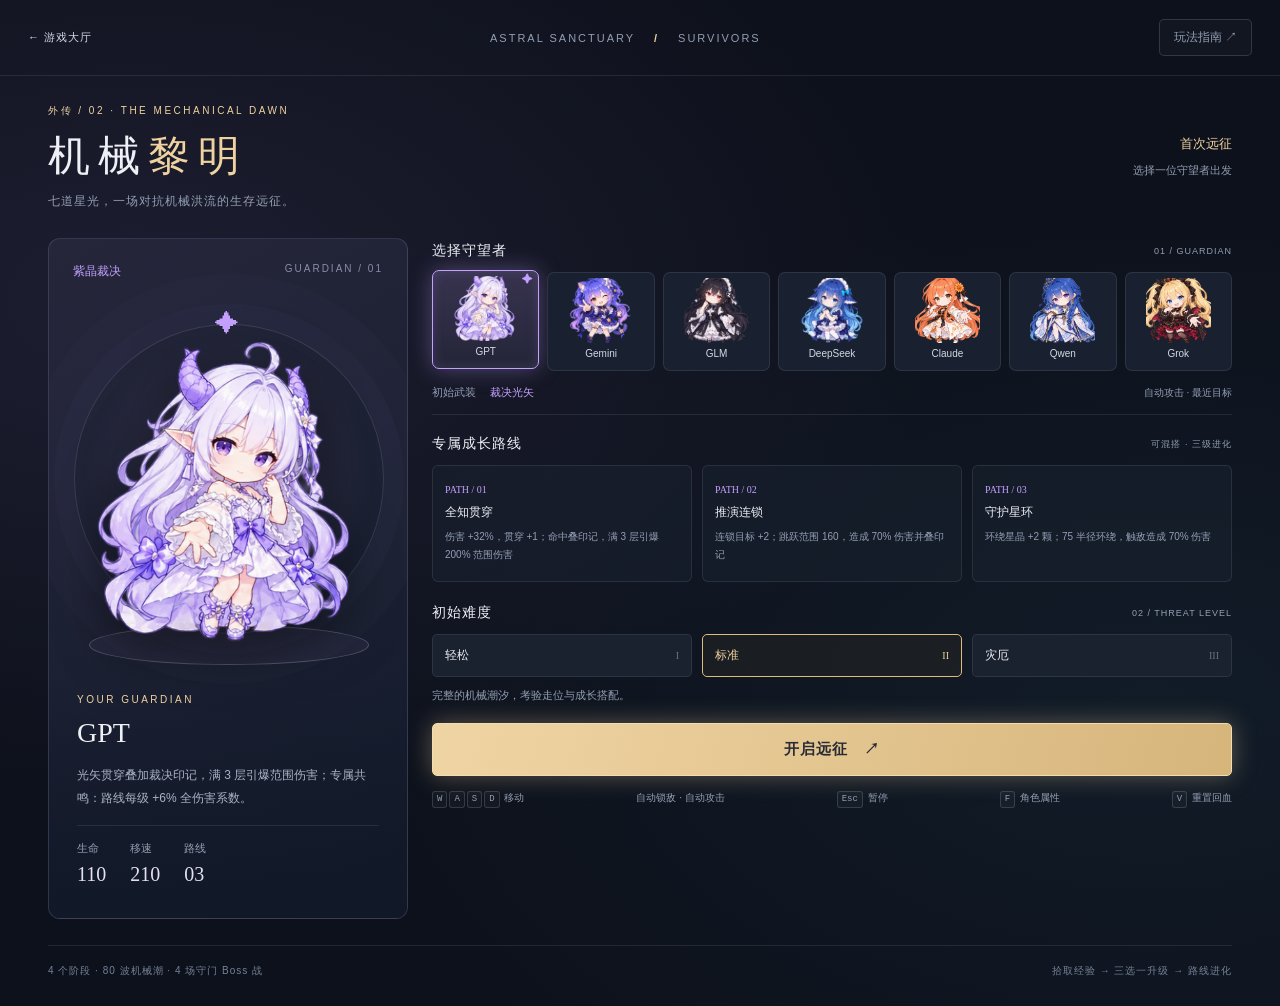
==== commit 14e88cea: "Restrict enemy skill showcases to developer mode" ====
--- a/survivors.html
+++ b/survivors.html
@@ -3,7 +3,7 @@
 <head><meta charset="UTF-8"><meta name="viewport" content="width=device-width,initial-scale=1"><meta name="theme-color" content="#10131d"><title>机械黎明 · 苍穹圣殿</title><link rel="stylesheet" href="./survivors.css"><link rel="stylesheet" href="./boss-showcase.css"></head>
 <body>
  <section id="setup" class="setup">
-  <header class="setup-header"><a href="./index.html" class="back-link">← 游戏大厅</a><span>ASTRAL SANCTUARY <b>/</b> SURVIVORS</span><a class="quiet-button" href="./survivors.html?showcase=1">怪物技能展示 ↗</a><a class="quiet-button" href="./survivors.html?showcase=1&amp;kind=special">特殊小怪演示 ↗</a><button id="help-open" class="quiet-button">玩法指南 ↗</button></header>
+  <header class="setup-header"><a href="./index.html" class="back-link">← 游戏大厅</a><span>ASTRAL SANCTUARY <b>/</b> SURVIVORS</span><a id="developer-boss-demo" data-developer-demo="boss" class="quiet-button" href="./survivors.html?showcase=1" hidden>Boss技能展示 ↗</a><a id="developer-special-demo" data-developer-demo="special" class="quiet-button" href="./survivors.html?showcase=1&amp;kind=special" hidden>特殊小怪演示 ↗</a><button id="help-open" class="quiet-button">玩法指南 ↗</button></header>
   <main class="setup-main">
    <div class="title-line"><div><div class="eyebrow">外传 / 02 · THE MECHANICAL DAWN</div><h1>机械<span>黎明</span></h1><p>七道星光，一场对抗机械洪流的生存远征。</p></div><div class="record" id="record">首次远征<br><small>选择一位守望者出发</small></div></div>
    <div class="setup-layout">
